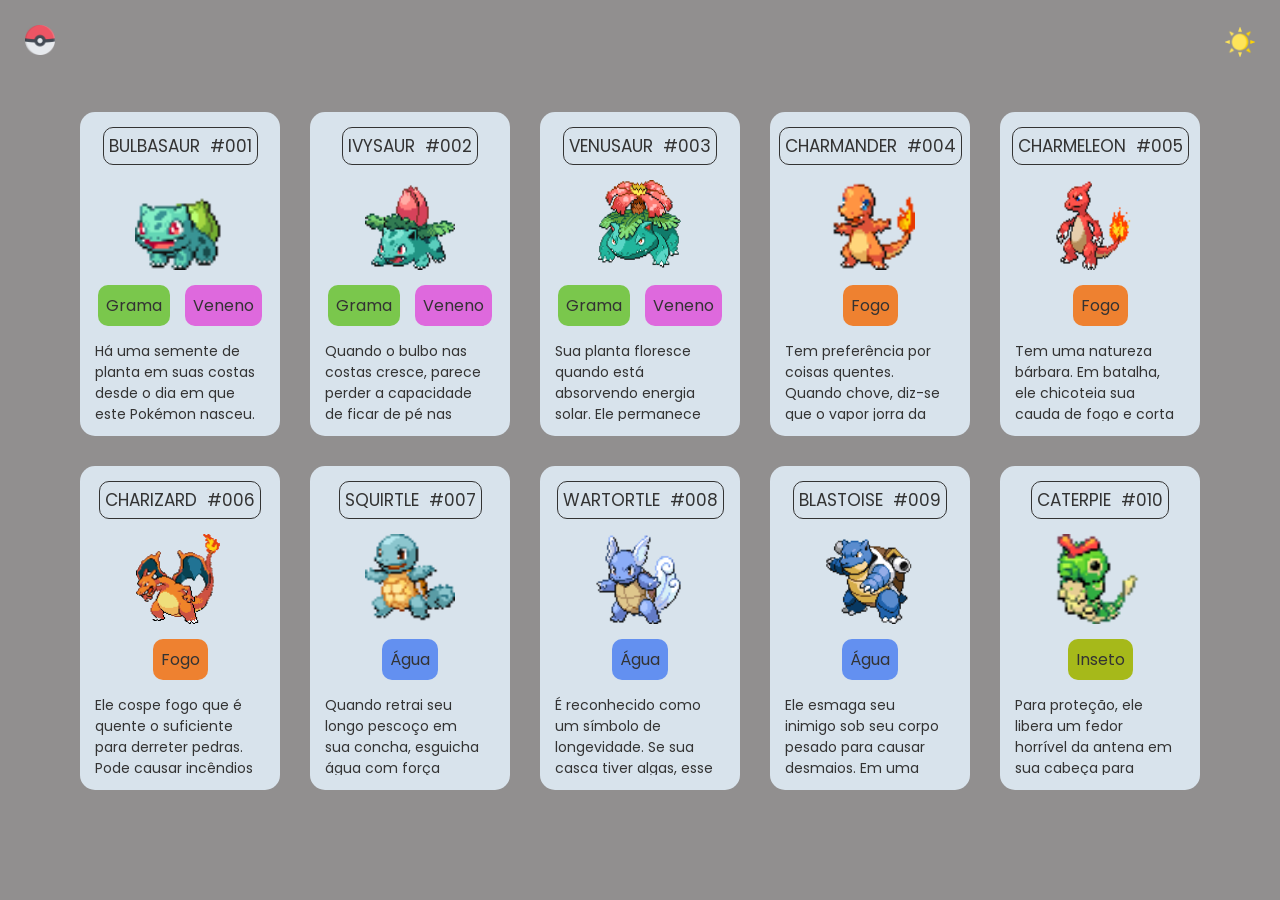
==== index.html @ 969e0b18 "Add files via upload" ====
<!DOCTYPE html>
<html lang="en">

<head>
  <meta charset="UTF-8">
  <meta http-equiv="X-UA-Compatible" content="IE=edge">
  <meta name="viewport" content="width=device-width, initial-scale=1.0">
  <title>Pokedex</title>

  <link rel="preconnect" href="https://fonts.googleapis.com">
  <link rel="preconnect" href="https://fonts.gstatic.com" crossorigin>
  <link href="https://fonts.googleapis.com/css2?family=Poppins:wght@300;500;800&display=swap" rel="stylesheet">

  <link rel="stylesheet" href="./src/css/reset.css">
  <link rel="stylesheet" href="./src/css/estilos.css">
  <link rel="stylesheet" href="./src/css/scrollbar.css">

</head>

<body>
  <header>
    <a href="#">
      <img src="./src/imagens/pokeball.png" alt="pokeball" class="logo">
    </a>

    <button id="botao-alterar-tema">
      <img src="./src/imagens/sun.png" alt="bright mode" class="imagem-botao">
    </button>

  </header>
  <main>
    <ul class="listagem-pokemon">


      <li class="cartao-pokemon">
        <div class="informacoes">
          <span>Bulbasaur</span>
          <span>#001</span>
        </div>

        <img src="./src/imagens/bulbasaur.gif" alt="Bulbasaur" class="gif">
        <ul class="tipos">
          <li class="tipo grama">Grama</li>
          <li class="tipo veneno">Veneno</li>
        </ul>

        <p class="descricao">Há uma semente de planta em suas costas desde o dia em que este Pokémon nasceu. A semente
          cresce lentamente.</p>
      </li>

      <li class="cartao-pokemon">
        <div class="informacoes">
          <span>Ivysaur</span>
          <span>#002</span>
        </div>

        <img src="./src/imagens/ivysaur.gif" alt="Ivysaur" class="gif">
        <ul class="tipos">
          <li class="tipo grama">Grama</li>
          <li class="tipo veneno">Veneno</li>
        </ul>

        <p class="descricao">Quando o bulbo nas costas cresce, parece perder a capacidade de ficar de pé nas patas
          traseiras.</p>
      </li>
      <li class="cartao-pokemon">
        <div class="informacoes">
          <span>Venusaur</span>
          <span>#003</span>
        </div>

        <img src="./src/imagens/venusaur.gif" alt="Venusaur" class="gif">
        <ul class="tipos">
          <li class="tipo grama">Grama</li>
          <li class="tipo veneno">Veneno</li>
        </ul>

        <p class="descricao">Sua planta floresce quando está absorvendo energia solar. Ele permanece em movimento para
          buscar a luz do sol.</p>
      </li>

      <li class="cartao-pokemon">
        <div class="informacoes">
          <span>Charmander</span>
          <span>#004</span>
        </div>

        <img src="./src/imagens/charmander.gif" alt="Charmander" class="gif">
        <ul class="tipos">
          <li class="tipo fogo">Fogo</li>

        </ul>

        <p class="descricao">Tem preferência por coisas quentes. Quando chove, diz-se que o vapor jorra da ponta de sua
          cauda.</p>
      </li>
      <li class="cartao-pokemon">
        <div class="informacoes">
          <span>Charmeleon</span>
          <span>#005</span>
        </div>

        <img src="./src/imagens/charmeleon.gif" alt="Charmeleon" class="gif">
        <ul class="tipos">
          <li class="tipo fogo">Fogo</li>
        </ul>

        <p class="descricao">Tem uma natureza bárbara. Em batalha, ele chicoteia sua cauda de fogo e corta com garras
          afiadas.</p>
      </li>

      <li class="cartao-pokemon">
        <div class="informacoes">
          <span>Charizard</span>
          <span>#006</span>
        </div>

        <img src="./src/imagens/charizard.gif" alt="Charizard" class="gif">
        <ul class="tipos">
          <li class="tipo fogo">Fogo</li>
        </ul>

        <p class="descricao">Ele cospe fogo que é quente o suficiente para derreter pedras. Pode causar incêndios
          florestais soprando chamas.</p>
      </li>
      <li class="cartao-pokemon">
        <div class="informacoes">
          <span>Squirtle</span>
          <span>#007</span>
        </div>

        <img src="./src/imagens/squirtle.gif" alt="Squirtle" class="gif">
        <ul class="tipos">
          <li class="tipo agua">Água</li>
        </ul>

        <p class="descricao">Quando retrai seu longo pescoço em sua concha, esguicha água com força vigorosa.</p>
      </li>

      <li class="cartao-pokemon">
        <div class="informacoes">
          <span>Wartortle</span>
          <span>#008</span>
        </div>

        <img src="./src/imagens/wartortle.gif" alt="Wartortle" class="gif">
        <ul class="tipos">
          <li class="tipo agua">Água</li>
        </ul>

        <p class="descricao">É reconhecido como um símbolo de longevidade. Se sua casca tiver algas, esse Wartortle é
          muito antigo.</p>
      </li>
      <li class="cartao-pokemon">
        <div class="informacoes">
          <span>Blastoise</span>
          <span>#009</span>
        </div>

        <img src="./src/imagens/blastoise.gif" alt="Blastoise" class="gif">
        <ul class="tipos">
          <li class="tipo agua">Água</li>
        </ul>

        <p class="descricao">Ele esmaga seu inimigo sob seu corpo pesado para causar desmaios. Em uma pitada, ele se
          retirará para dentro de sua casca.</p>
      </li>

      <li class="cartao-pokemon">
        <div class="informacoes">
          <span>Caterpie</span>
          <span>#010</span>
        </div>

        <img src="./src/imagens/caterpie.gif" alt="Caterpie" class="gif">
        <ul class="tipos">
          <li class="tipo inseto">Inseto</li>
        </ul>

        <p class="descricao">Para proteção, ele libera um fedor horrível da antena em sua cabeça para afastar os
          inimigos.</p>
      </li>




    </ul>
  </main>

  <script src="./src/JS/index.js"></script>

</body>

</html>
---- src/css/estilos.css ----
body {
    font-family: 'Poppins', sans-serif;
    max-width: 1280px;
    margin: 0 auto;
    background-color: #5e5b5bad;
    color: #333333;
}

body.modo-escuro {
    background-color: #212121;
    color: #f5f5f5;
}


header {
    display: flex;
    justify-content: space-between;
    padding: 25px;
}


header .logo,
header .imagem-botao {
    width: 30px;
}

header #botao-alterar-tema {
    background: none;
    border: none;
}


header .logo:hover,
header .imagem-botao:hover,
main .cartao-pokemon:hover {
    transform: scale(1.05);
    cursor: pointer;
}


main {
    padding: 25px;
}


main .listagem-pokemon {
    display: flex;
    flex-wrap: wrap;
    gap: 30px;
    justify-content: center;
}


main .cartao-pokemon {
    background-color: #d8e3ec;
    width: 200px;
    padding: 15px;
    display: flex;
    flex-direction: column;
    align-items: center;
    gap: 15px;
    border-radius: 15px;
    transition: 0.2s ease-in-out;
}

main .cartao-pokemon:hover {
    background-color: #96d9d6;
}

.modo-escuro .cartao-pokemon {
    background-color: #a8a8a8;
}


main .cartao-pokemon .informacoes {
    display: flex;
    justify-content: space-between;
    border: 1px solid #333333;
    border-radius: 10px;
}

main .cartao-pokemon .informacoes span {
    padding: 5px;
    text-transform: uppercase;
    font-size: 17px;
}

main .cartao-pokemon .gif {
    width: 90px;
    height: 90px;
}

main .cartao-pokemon .tipos {
    display: flex;
    gap: 15px;
}

main .cartao-pokemon .tipo {
    padding: 8px;
    border-radius: 10px;
}

.grama {
    background-color: #7ac74c;
}

.veneno {
    background-color: #df67ddfb;
}

.fogo {
    background-color: #ee8130;
}

.agua {
    background-color: #6390f0;
}

.inseto {
    background-color: #a6b91a;
}

main .descricao {
    max-height: 80px;
    overflow-y: scroll;
    font-size: 14px;
    padding-right: 10px;
}
---- src/css/scrollbar.css ----
/* ===== Scrollbar CSS ===== */

*::-webkit-scrollbar {
    width: 12px;
  }

  *::-webkit-scrollbar-track {
    background: #f1e9e9;
  }

  *::-webkit-scrollbar-thumb {
    background-color: #582965;
    border-radius: 10px;
    border: 3px solid #ffffff;
  }
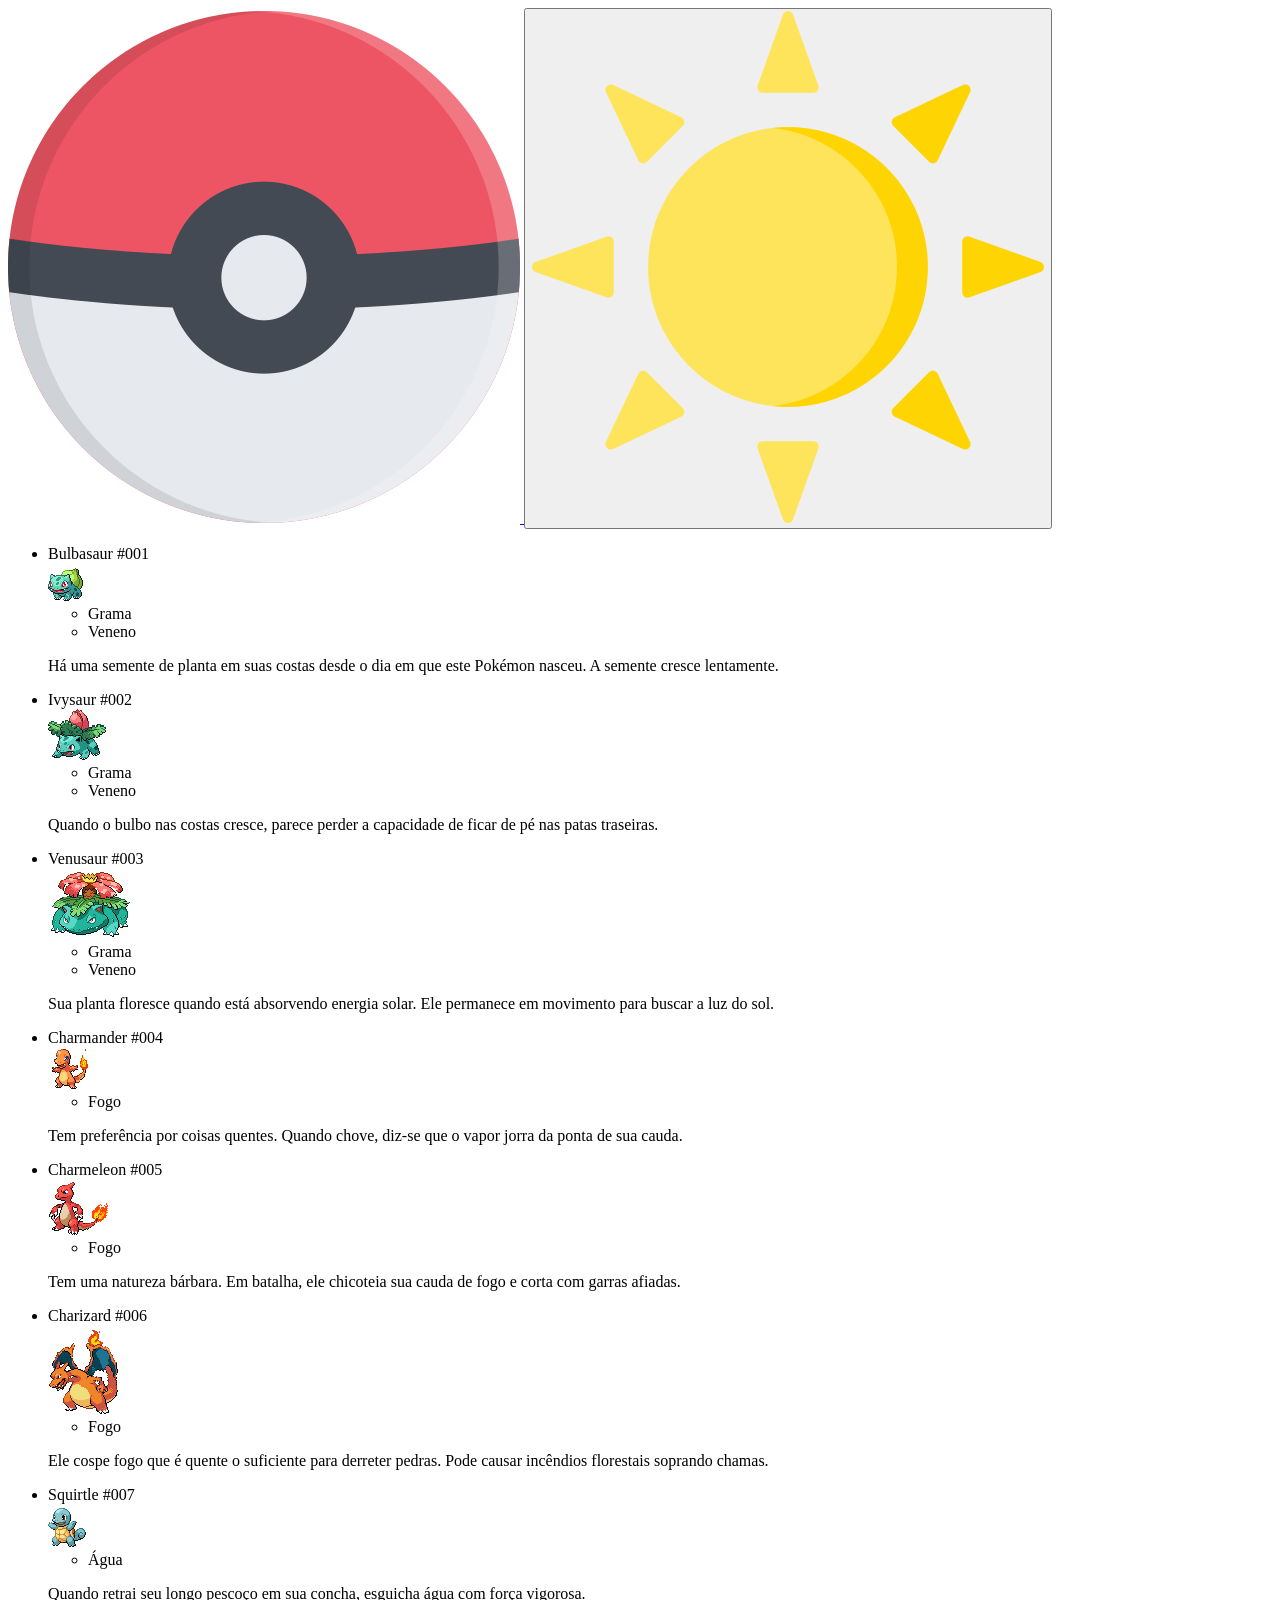
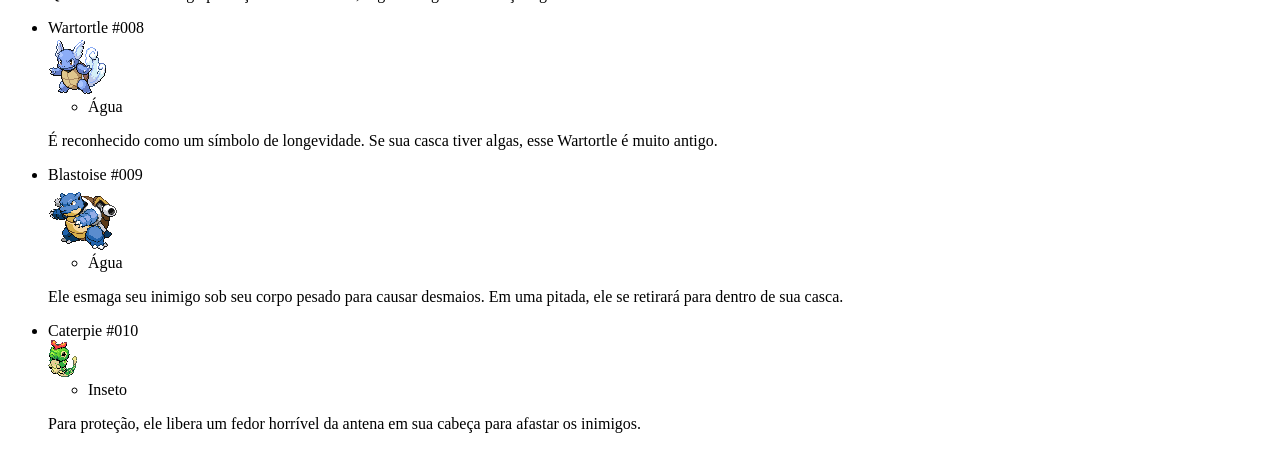
==== commit e6d2e69b: "fix: index file out of src folder, and renaming src folder to assets" ====
--- a/index.html
+++ b/index.html
@@ -1,194 +1,194 @@
-<!DOCTYPE html>
-<html lang="en">
-
-<head>
-  <meta charset="UTF-8">
-  <meta http-equiv="X-UA-Compatible" content="IE=edge">
-  <meta name="viewport" content="width=device-width, initial-scale=1.0">
-  <title>Pokedex</title>
-
-  <link rel="preconnect" href="https://fonts.googleapis.com">
-  <link rel="preconnect" href="https://fonts.gstatic.com" crossorigin>
-  <link href="https://fonts.googleapis.com/css2?family=Poppins:wght@300;500;800&display=swap" rel="stylesheet">
-
-  <link rel="stylesheet" href="./src/css/reset.css">
-  <link rel="stylesheet" href="./src/css/estilos.css">
-  <link rel="stylesheet" href="./src/css/scrollbar.css">
-
-</head>
-
-<body>
-  <header>
-    <a href="#">
-      <img src="./src/imagens/pokeball.png" alt="pokeball" class="logo">
-    </a>
-
-    <button id="botao-alterar-tema">
-      <img src="./src/imagens/sun.png" alt="bright mode" class="imagem-botao">
-    </button>
-
-  </header>
-  <main>
-    <ul class="listagem-pokemon">
-
-
-      <li class="cartao-pokemon">
-        <div class="informacoes">
-          <span>Bulbasaur</span>
-          <span>#001</span>
-        </div>
-
-        <img src="./src/imagens/bulbasaur.gif" alt="Bulbasaur" class="gif">
-        <ul class="tipos">
-          <li class="tipo grama">Grama</li>
-          <li class="tipo veneno">Veneno</li>
-        </ul>
-
-        <p class="descricao">Há uma semente de planta em suas costas desde o dia em que este Pokémon nasceu. A semente
-          cresce lentamente.</p>
-      </li>
-
-      <li class="cartao-pokemon">
-        <div class="informacoes">
-          <span>Ivysaur</span>
-          <span>#002</span>
-        </div>
-
-        <img src="./src/imagens/ivysaur.gif" alt="Ivysaur" class="gif">
-        <ul class="tipos">
-          <li class="tipo grama">Grama</li>
-          <li class="tipo veneno">Veneno</li>
-        </ul>
-
-        <p class="descricao">Quando o bulbo nas costas cresce, parece perder a capacidade de ficar de pé nas patas
-          traseiras.</p>
-      </li>
-      <li class="cartao-pokemon">
-        <div class="informacoes">
-          <span>Venusaur</span>
-          <span>#003</span>
-        </div>
-
-        <img src="./src/imagens/venusaur.gif" alt="Venusaur" class="gif">
-        <ul class="tipos">
-          <li class="tipo grama">Grama</li>
-          <li class="tipo veneno">Veneno</li>
-        </ul>
-
-        <p class="descricao">Sua planta floresce quando está absorvendo energia solar. Ele permanece em movimento para
-          buscar a luz do sol.</p>
-      </li>
-
-      <li class="cartao-pokemon">
-        <div class="informacoes">
-          <span>Charmander</span>
-          <span>#004</span>
-        </div>
-
-        <img src="./src/imagens/charmander.gif" alt="Charmander" class="gif">
-        <ul class="tipos">
-          <li class="tipo fogo">Fogo</li>
-
-        </ul>
-
-        <p class="descricao">Tem preferência por coisas quentes. Quando chove, diz-se que o vapor jorra da ponta de sua
-          cauda.</p>
-      </li>
-      <li class="cartao-pokemon">
-        <div class="informacoes">
-          <span>Charmeleon</span>
-          <span>#005</span>
-        </div>
-
-        <img src="./src/imagens/charmeleon.gif" alt="Charmeleon" class="gif">
-        <ul class="tipos">
-          <li class="tipo fogo">Fogo</li>
-        </ul>
-
-        <p class="descricao">Tem uma natureza bárbara. Em batalha, ele chicoteia sua cauda de fogo e corta com garras
-          afiadas.</p>
-      </li>
-
-      <li class="cartao-pokemon">
-        <div class="informacoes">
-          <span>Charizard</span>
-          <span>#006</span>
-        </div>
-
-        <img src="./src/imagens/charizard.gif" alt="Charizard" class="gif">
-        <ul class="tipos">
-          <li class="tipo fogo">Fogo</li>
-        </ul>
-
-        <p class="descricao">Ele cospe fogo que é quente o suficiente para derreter pedras. Pode causar incêndios
-          florestais soprando chamas.</p>
-      </li>
-      <li class="cartao-pokemon">
-        <div class="informacoes">
-          <span>Squirtle</span>
-          <span>#007</span>
-        </div>
-
-        <img src="./src/imagens/squirtle.gif" alt="Squirtle" class="gif">
-        <ul class="tipos">
-          <li class="tipo agua">Água</li>
-        </ul>
-
-        <p class="descricao">Quando retrai seu longo pescoço em sua concha, esguicha água com força vigorosa.</p>
-      </li>
-
-      <li class="cartao-pokemon">
-        <div class="informacoes">
-          <span>Wartortle</span>
-          <span>#008</span>
-        </div>
-
-        <img src="./src/imagens/wartortle.gif" alt="Wartortle" class="gif">
-        <ul class="tipos">
-          <li class="tipo agua">Água</li>
-        </ul>
-
-        <p class="descricao">É reconhecido como um símbolo de longevidade. Se sua casca tiver algas, esse Wartortle é
-          muito antigo.</p>
-      </li>
-      <li class="cartao-pokemon">
-        <div class="informacoes">
-          <span>Blastoise</span>
-          <span>#009</span>
-        </div>
-
-        <img src="./src/imagens/blastoise.gif" alt="Blastoise" class="gif">
-        <ul class="tipos">
-          <li class="tipo agua">Água</li>
-        </ul>
-
-        <p class="descricao">Ele esmaga seu inimigo sob seu corpo pesado para causar desmaios. Em uma pitada, ele se
-          retirará para dentro de sua casca.</p>
-      </li>
-
-      <li class="cartao-pokemon">
-        <div class="informacoes">
-          <span>Caterpie</span>
-          <span>#010</span>
-        </div>
-
-        <img src="./src/imagens/caterpie.gif" alt="Caterpie" class="gif">
-        <ul class="tipos">
-          <li class="tipo inseto">Inseto</li>
-        </ul>
-
-        <p class="descricao">Para proteção, ele libera um fedor horrível da antena em sua cabeça para afastar os
-          inimigos.</p>
-      </li>
-
-
-
-
-    </ul>
-  </main>
-
-  <script src="./src/JS/index.js"></script>
-
-</body>
-
+<!DOCTYPE html>
+<html lang="en">
+
+<head>
+  <meta charset="UTF-8">
+  <meta http-equiv="X-UA-Compatible" content="IE=edge">
+  <meta name="viewport" content="width=device-width, initial-scale=1.0">
+  <title>Pokedex</title>
+
+  <link rel="preconnect" href="https://fonts.googleapis.com">
+  <link rel="preconnect" href="https://fonts.gstatic.com" crossorigin>
+  <link href="https://fonts.googleapis.com/css2?family=Poppins:wght@300;500;800&display=swap" rel="stylesheet">
+
+  <link rel="stylesheet" href="./src/css/reset.css">
+  <link rel="stylesheet" href="./src/css/estilos.css">
+  <link rel="stylesheet" href="./src/css/scrollbar.css">
+
+</head>
+
+<body>
+  <header>
+    <a href="#">
+      <img src="./src/imagens/pokeball.png" alt="pokeball" class="logo">
+    </a>
+
+    <button id="botao-alterar-tema">
+      <img src="./src/imagens/sun.png" alt="bright mode" class="imagem-botao">
+    </button>
+
+  </header>
+  <main>
+    <ul class="listagem-pokemon">
+
+
+      <li class="cartao-pokemon">
+        <div class="informacoes">
+          <span>Bulbasaur</span>
+          <span>#001</span>
+        </div>
+
+        <img src="./src/imagens/bulbasaur.gif" alt="Bulbasaur" class="gif">
+        <ul class="tipos">
+          <li class="tipo grama">Grama</li>
+          <li class="tipo veneno">Veneno</li>
+        </ul>
+
+        <p class="descricao">Há uma semente de planta em suas costas desde o dia em que este Pokémon nasceu. A semente
+          cresce lentamente.</p>
+      </li>
+
+      <li class="cartao-pokemon">
+        <div class="informacoes">
+          <span>Ivysaur</span>
+          <span>#002</span>
+        </div>
+
+        <img src="./src/imagens/ivysaur.gif" alt="Ivysaur" class="gif">
+        <ul class="tipos">
+          <li class="tipo grama">Grama</li>
+          <li class="tipo veneno">Veneno</li>
+        </ul>
+
+        <p class="descricao">Quando o bulbo nas costas cresce, parece perder a capacidade de ficar de pé nas patas
+          traseiras.</p>
+      </li>
+      <li class="cartao-pokemon">
+        <div class="informacoes">
+          <span>Venusaur</span>
+          <span>#003</span>
+        </div>
+
+        <img src="./src/imagens/venusaur.gif" alt="Venusaur" class="gif">
+        <ul class="tipos">
+          <li class="tipo grama">Grama</li>
+          <li class="tipo veneno">Veneno</li>
+        </ul>
+
+        <p class="descricao">Sua planta floresce quando está absorvendo energia solar. Ele permanece em movimento para
+          buscar a luz do sol.</p>
+      </li>
+
+      <li class="cartao-pokemon">
+        <div class="informacoes">
+          <span>Charmander</span>
+          <span>#004</span>
+        </div>
+
+        <img src="./src/imagens/charmander.gif" alt="Charmander" class="gif">
+        <ul class="tipos">
+          <li class="tipo fogo">Fogo</li>
+
+        </ul>
+
+        <p class="descricao">Tem preferência por coisas quentes. Quando chove, diz-se que o vapor jorra da ponta de sua
+          cauda.</p>
+      </li>
+      <li class="cartao-pokemon">
+        <div class="informacoes">
+          <span>Charmeleon</span>
+          <span>#005</span>
+        </div>
+
+        <img src="./src/imagens/charmeleon.gif" alt="Charmeleon" class="gif">
+        <ul class="tipos">
+          <li class="tipo fogo">Fogo</li>
+        </ul>
+
+        <p class="descricao">Tem uma natureza bárbara. Em batalha, ele chicoteia sua cauda de fogo e corta com garras
+          afiadas.</p>
+      </li>
+
+      <li class="cartao-pokemon">
+        <div class="informacoes">
+          <span>Charizard</span>
+          <span>#006</span>
+        </div>
+
+        <img src="./src/imagens/charizard.gif" alt="Charizard" class="gif">
+        <ul class="tipos">
+          <li class="tipo fogo">Fogo</li>
+        </ul>
+
+        <p class="descricao">Ele cospe fogo que é quente o suficiente para derreter pedras. Pode causar incêndios
+          florestais soprando chamas.</p>
+      </li>
+      <li class="cartao-pokemon">
+        <div class="informacoes">
+          <span>Squirtle</span>
+          <span>#007</span>
+        </div>
+
+        <img src="./src/imagens/squirtle.gif" alt="Squirtle" class="gif">
+        <ul class="tipos">
+          <li class="tipo agua">Água</li>
+        </ul>
+
+        <p class="descricao">Quando retrai seu longo pescoço em sua concha, esguicha água com força vigorosa.</p>
+      </li>
+
+      <li class="cartao-pokemon">
+        <div class="informacoes">
+          <span>Wartortle</span>
+          <span>#008</span>
+        </div>
+
+        <img src="./src/imagens/wartortle.gif" alt="Wartortle" class="gif">
+        <ul class="tipos">
+          <li class="tipo agua">Água</li>
+        </ul>
+
+        <p class="descricao">É reconhecido como um símbolo de longevidade. Se sua casca tiver algas, esse Wartortle é
+          muito antigo.</p>
+      </li>
+      <li class="cartao-pokemon">
+        <div class="informacoes">
+          <span>Blastoise</span>
+          <span>#009</span>
+        </div>
+
+        <img src="./src/imagens/blastoise.gif" alt="Blastoise" class="gif">
+        <ul class="tipos">
+          <li class="tipo agua">Água</li>
+        </ul>
+
+        <p class="descricao">Ele esmaga seu inimigo sob seu corpo pesado para causar desmaios. Em uma pitada, ele se
+          retirará para dentro de sua casca.</p>
+      </li>
+
+      <li class="cartao-pokemon">
+        <div class="informacoes">
+          <span>Caterpie</span>
+          <span>#010</span>
+        </div>
+
+        <img src="./src/imagens/caterpie.gif" alt="Caterpie" class="gif">
+        <ul class="tipos">
+          <li class="tipo inseto">Inseto</li>
+        </ul>
+
+        <p class="descricao">Para proteção, ele libera um fedor horrível da antena em sua cabeça para afastar os
+          inimigos.</p>
+      </li>
+
+
+
+
+    </ul>
+  </main>
+
+  <script src="./src/JS/index.js"></script>
+
+</body>
+
 </html>
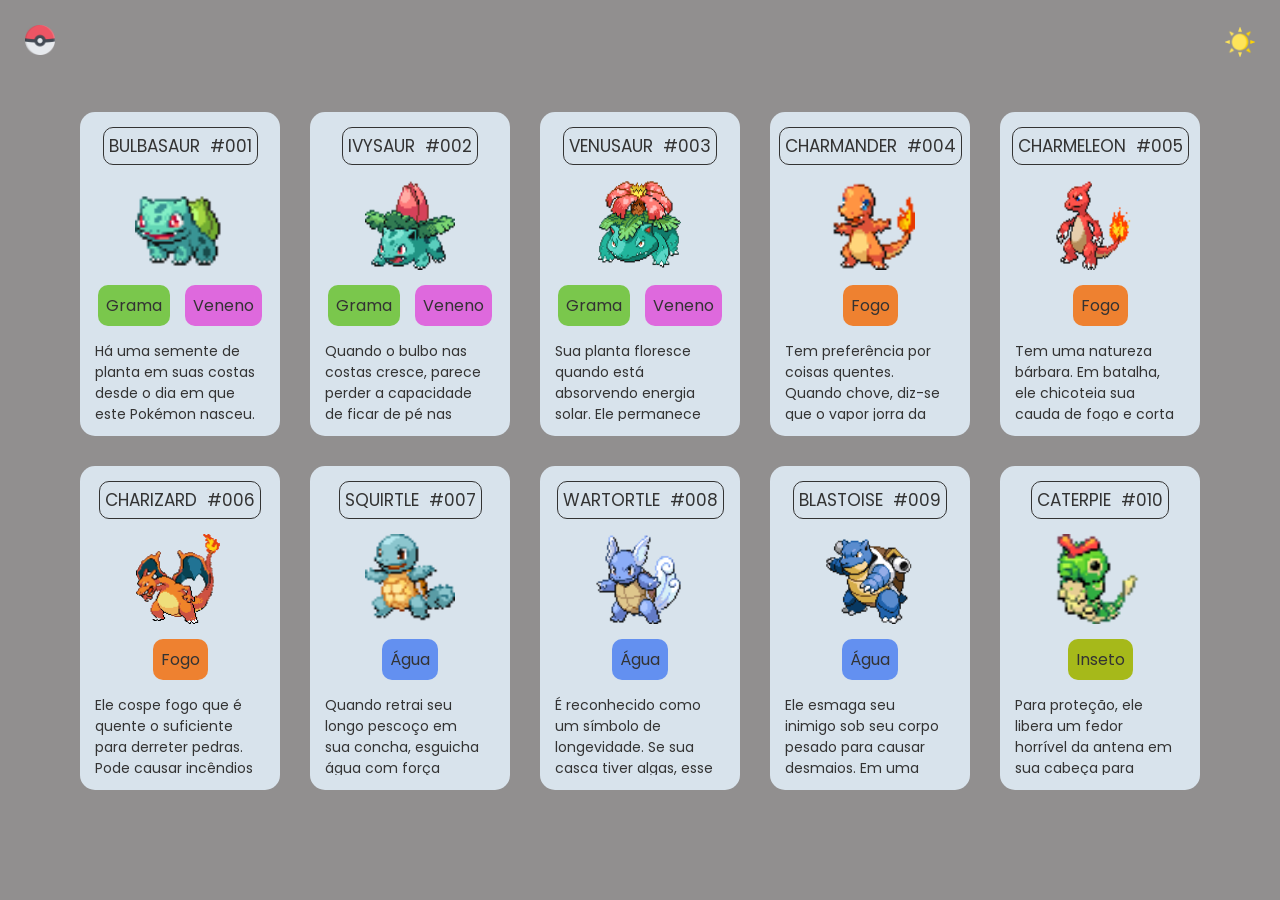
==== commit b0bd6b43: "fix: replaced the path of all files with imagens to images" ====
--- a/index.html
+++ b/index.html
@@ -20,11 +20,11 @@
 <body>
   <header>
     <a href="#">
-      <img src="./src/imagens/pokeball.png" alt="pokeball" class="logo">
+      <img src="./src/images/pokeball.png" alt="pokeball" class="logo">
     </a>
 
     <button id="botao-alterar-tema">
-      <img src="./src/imagens/sun.png" alt="bright mode" class="imagem-botao">
+      <img src="./src/images/sun.png" alt="bright mode" class="imagem-botao">
     </button>
 
   </header>
@@ -38,7 +38,7 @@
           <span>#001</span>
         </div>
 
-        <img src="./src/imagens/bulbasaur.gif" alt="Bulbasaur" class="gif">
+        <img src="./src/images/bulbasaur.gif" alt="Bulbasaur" class="gif">
         <ul class="tipos">
           <li class="tipo grama">Grama</li>
           <li class="tipo veneno">Veneno</li>
@@ -54,7 +54,7 @@
           <span>#002</span>
         </div>
 
-        <img src="./src/imagens/ivysaur.gif" alt="Ivysaur" class="gif">
+        <img src="./src/images/ivysaur.gif" alt="Ivysaur" class="gif">
         <ul class="tipos">
           <li class="tipo grama">Grama</li>
           <li class="tipo veneno">Veneno</li>
@@ -69,7 +69,7 @@
           <span>#003</span>
         </div>
 
-        <img src="./src/imagens/venusaur.gif" alt="Venusaur" class="gif">
+        <img src="./src/images/venusaur.gif" alt="Venusaur" class="gif">
         <ul class="tipos">
           <li class="tipo grama">Grama</li>
           <li class="tipo veneno">Veneno</li>
@@ -85,7 +85,7 @@
           <span>#004</span>
         </div>
 
-        <img src="./src/imagens/charmander.gif" alt="Charmander" class="gif">
+        <img src="./src/images/charmander.gif" alt="Charmander" class="gif">
         <ul class="tipos">
           <li class="tipo fogo">Fogo</li>
 
@@ -100,7 +100,7 @@
           <span>#005</span>
         </div>
 
-        <img src="./src/imagens/charmeleon.gif" alt="Charmeleon" class="gif">
+        <img src="./src/images/charmeleon.gif" alt="Charmeleon" class="gif">
         <ul class="tipos">
           <li class="tipo fogo">Fogo</li>
         </ul>
@@ -115,7 +115,7 @@
           <span>#006</span>
         </div>
 
-        <img src="./src/imagens/charizard.gif" alt="Charizard" class="gif">
+        <img src="./src/images/charizard.gif" alt="Charizard" class="gif">
         <ul class="tipos">
           <li class="tipo fogo">Fogo</li>
         </ul>
@@ -129,7 +129,7 @@
           <span>#007</span>
         </div>
 
-        <img src="./src/imagens/squirtle.gif" alt="Squirtle" class="gif">
+        <img src="./src/images/squirtle.gif" alt="Squirtle" class="gif">
         <ul class="tipos">
           <li class="tipo agua">Água</li>
         </ul>
@@ -143,7 +143,7 @@
           <span>#008</span>
         </div>
 
-        <img src="./src/imagens/wartortle.gif" alt="Wartortle" class="gif">
+        <img src="./src/images/wartortle.gif" alt="Wartortle" class="gif">
         <ul class="tipos">
           <li class="tipo agua">Água</li>
         </ul>
@@ -157,7 +157,7 @@
           <span>#009</span>
         </div>
 
-        <img src="./src/imagens/blastoise.gif" alt="Blastoise" class="gif">
+        <img src="./src/images/blastoise.gif" alt="Blastoise" class="gif">
         <ul class="tipos">
           <li class="tipo agua">Água</li>
         </ul>
@@ -172,7 +172,7 @@
           <span>#010</span>
         </div>
 
-        <img src="./src/imagens/caterpie.gif" alt="Caterpie" class="gif">
+        <img src="./src/images/caterpie.gif" alt="Caterpie" class="gif">
         <ul class="tipos">
           <li class="tipo inseto">Inseto</li>
         </ul>
--- a/src/css/estilos.css
+++ b/src/css/estilos.css
@@ -0,0 +1,128 @@
+body {
+    font-family: 'Poppins', sans-serif;
+    max-width: 1280px;
+    margin: 0 auto;
+    background-color: #5e5b5bad;
+    color: #333333;
+}
+
+body.modo-escuro {
+    background-color: #212121;
+    color: #f5f5f5;
+}
+
+
+header {
+    display: flex;
+    justify-content: space-between;
+    padding: 25px;
+}
+
+
+header .logo,
+header .imagem-botao {
+    width: 30px;
+}
+
+header #botao-alterar-tema {
+    background: none;
+    border: none;
+}
+
+
+header .logo:hover,
+header .imagem-botao:hover,
+main .cartao-pokemon:hover {
+    transform: scale(1.05);
+    cursor: pointer;
+}
+
+
+main {
+    padding: 25px;
+}
+
+
+main .listagem-pokemon {
+    display: flex;
+    flex-wrap: wrap;
+    gap: 30px;
+    justify-content: center;
+}
+
+
+main .cartao-pokemon {
+    background-color: #d8e3ec;
+    width: 200px;
+    padding: 15px;
+    display: flex;
+    flex-direction: column;
+    align-items: center;
+    gap: 15px;
+    border-radius: 15px;
+    transition: 0.2s ease-in-out;
+}
+
+main .cartao-pokemon:hover {
+    background-color: #96d9d6;
+}
+
+.modo-escuro .cartao-pokemon {
+    background-color: #a8a8a8;
+}
+
+
+main .cartao-pokemon .informacoes {
+    display: flex;
+    justify-content: space-between;
+    border: 1px solid #333333;
+    border-radius: 10px;
+}
+
+main .cartao-pokemon .informacoes span {
+    padding: 5px;
+    text-transform: uppercase;
+    font-size: 17px;
+}
+
+main .cartao-pokemon .gif {
+    width: 90px;
+    height: 90px;
+}
+
+main .cartao-pokemon .tipos {
+    display: flex;
+    gap: 15px;
+}
+
+main .cartao-pokemon .tipo {
+    padding: 8px;
+    border-radius: 10px;
+}
+
+.grama {
+    background-color: #7ac74c;
+}
+
+.veneno {
+    background-color: #df67ddfb;
+}
+
+.fogo {
+    background-color: #ee8130;
+}
+
+.agua {
+    background-color: #6390f0;
+}
+
+.inseto {
+    background-color: #a6b91a;
+}
+
+main .descricao {
+    max-height: 80px;
+    overflow-y: scroll;
+    font-size: 14px;
+    padding-right: 10px;
+}
--- a/src/css/scrollbar.css
+++ b/src/css/scrollbar.css
@@ -0,0 +1,15 @@
+/* ===== Scrollbar CSS ===== */
+
+*::-webkit-scrollbar {
+    width: 12px;
+  }
+
+  *::-webkit-scrollbar-track {
+    background: #f1e9e9;
+  }
+
+  *::-webkit-scrollbar-thumb {
+    background-color: #582965;
+    border-radius: 10px;
+    border: 3px solid #ffffff;
+  }
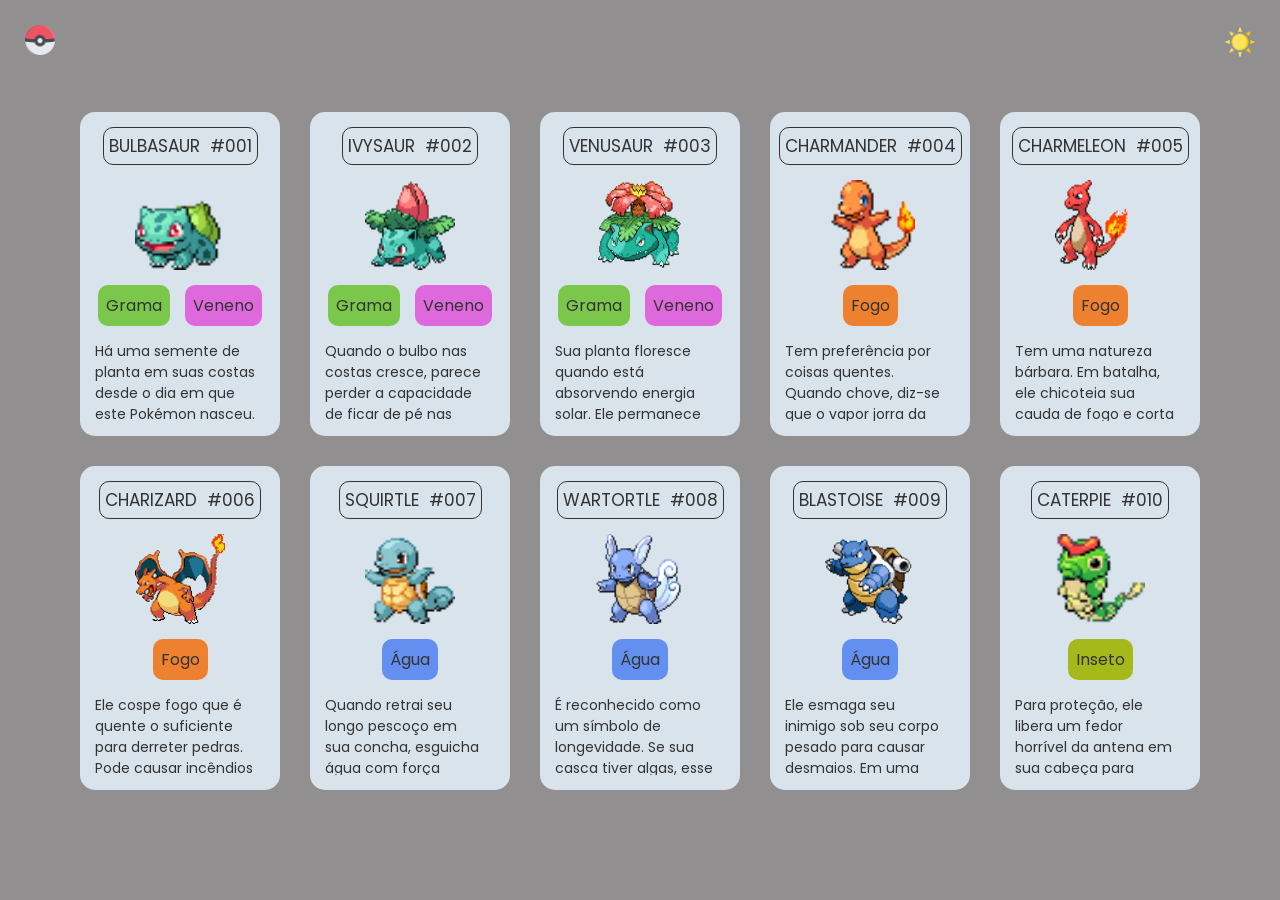
==== commit 7fbad771: "feat: pokeball link now redirects to personal website" ====
--- a/index.html
+++ b/index.html
@@ -19,7 +19,7 @@
 
 <body>
   <header>
-    <a href="#">
+    <a href="https://bsobral.com" target="_blank">
       <img src="./src/images/pokeball.png" alt="pokeball" class="logo">
     </a>
 
